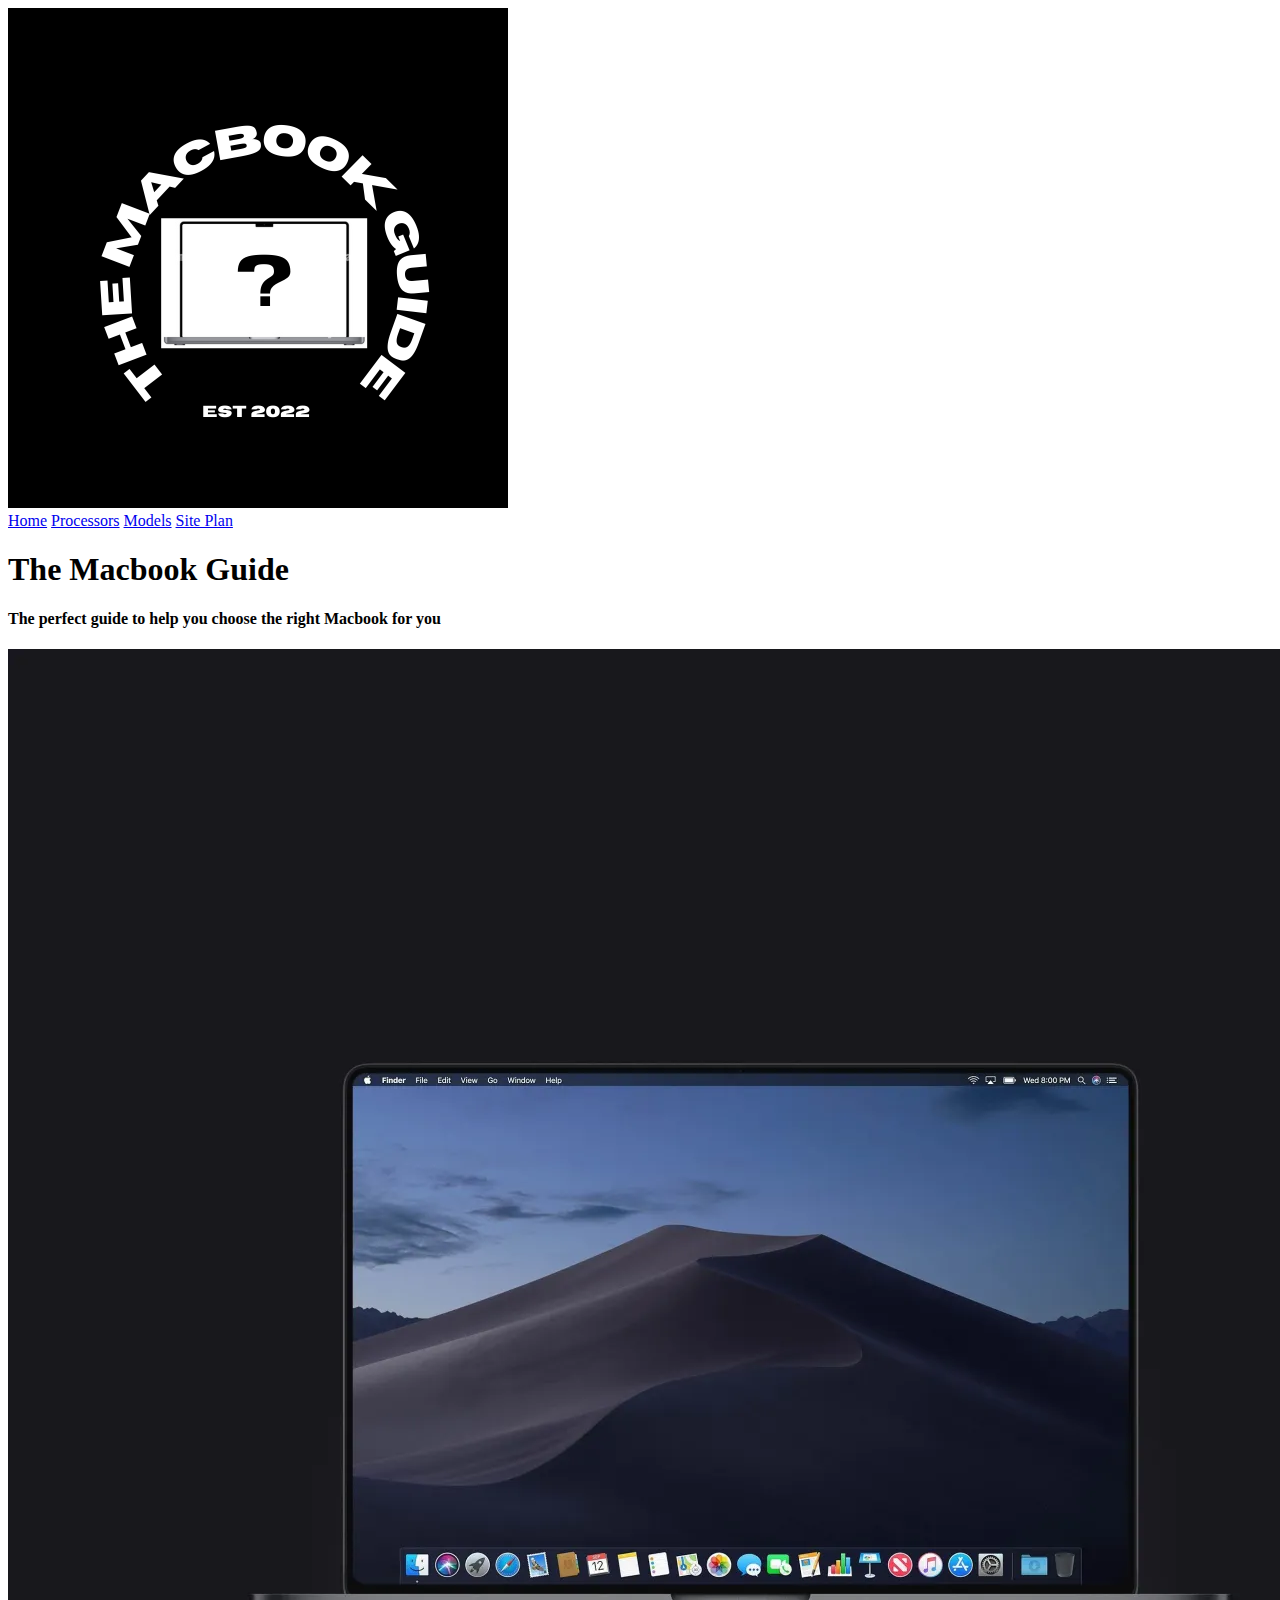
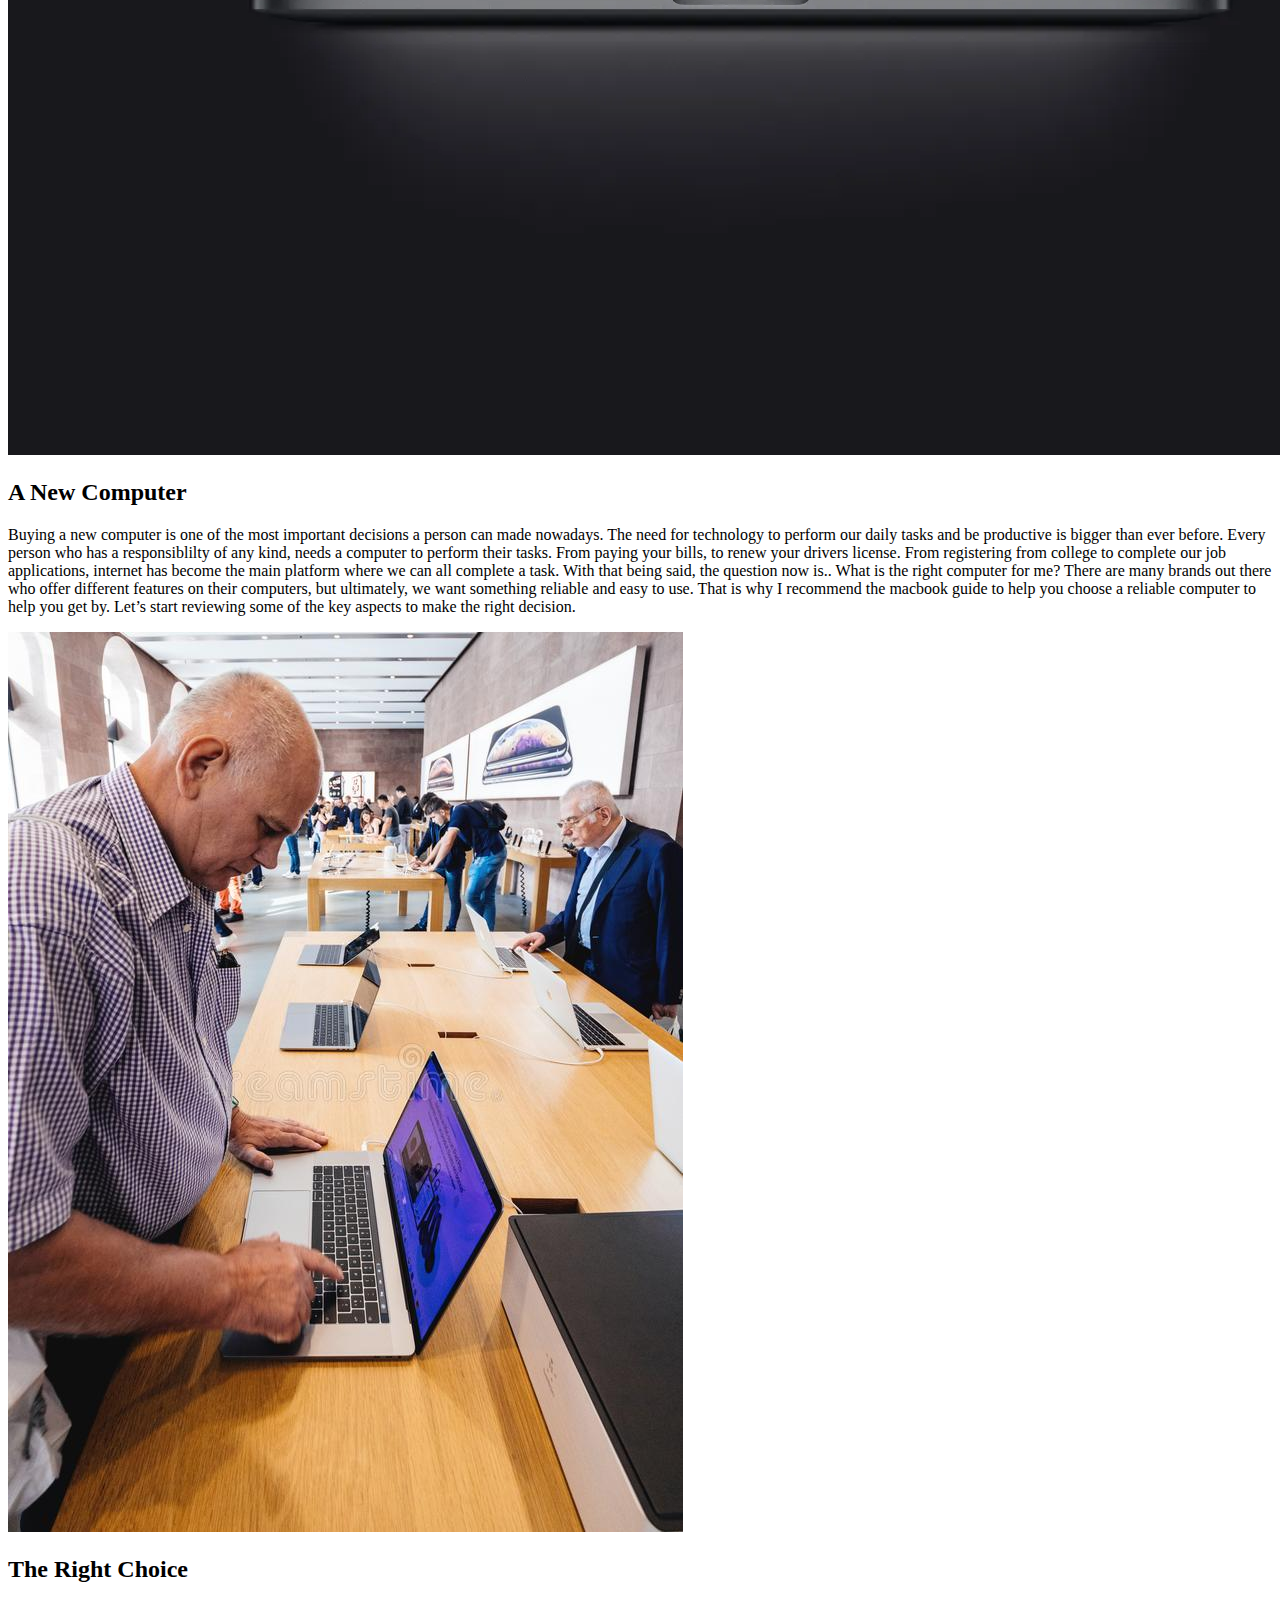
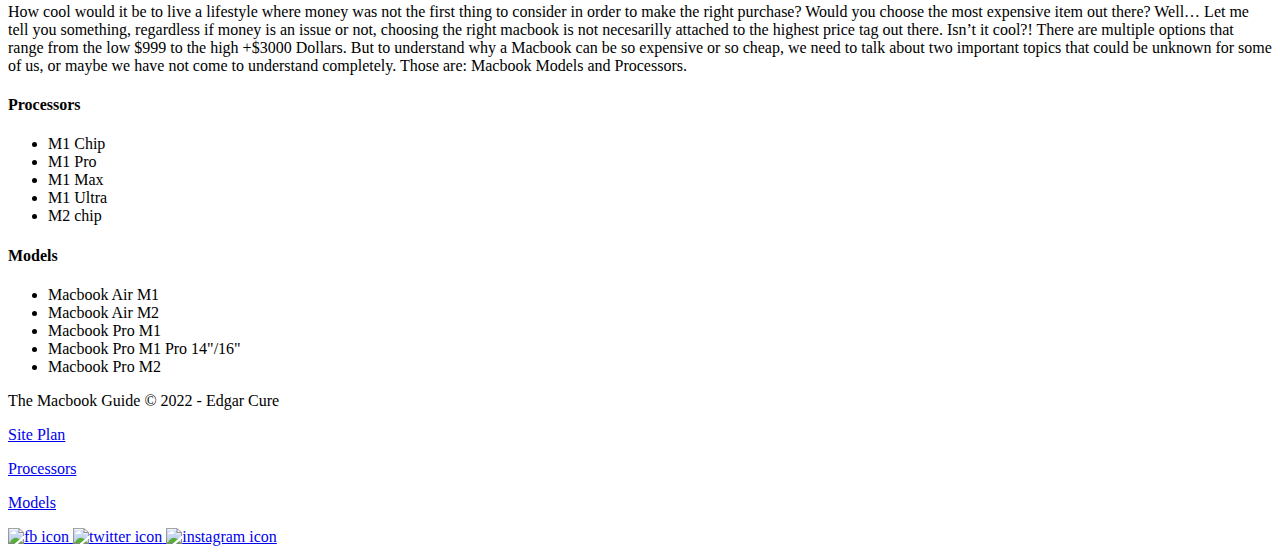
==== macbookguide/index.html @ a6c4f7bc "Added HTML for all pages on the Macbook Guide" ====
<!DOCTYPE html>
<html lang="en">
<head>
    <meta charset="UTF-8">
    <meta http-equiv="X-UA-Compatible" content="IE=edge">
    <meta name="viewport" content="width=device-width, initial-scale=1.0">
    <title>Document</title>
</head>
<body>
    <div id="content">
        <header>
            <a id="logo_link" href="index.html">
                <img class="logo" src="images/personalsitelogo.png" alt="The Macbook Guide Logo">
            </a>
            <nav>
                <a href="index.html">Home</a>
                <a href="processors.html">Processors</a>
                <a href="models.html">Models</a>
                <a href="site-plan.html">Site Plan</a>
            </nav>
            
        </header>
        <div id="hero">
            <section id="hero-msg">
                <h1 class="home-title">The Macbook Guide</h1>
                <h4>The perfect guide to help you choose the right Macbook for you</h4>

            </section>
            <div id="hero-img">
                <img src="images/macbook_banner.webp" alt="Macbooks together">
            </div>

        </div>
        <main class="home-grid">
            <section class="intro">
                <h2 class="intro-title">A New Computer</h2>
                <p>Buying a new computer is one of the most important decisions a person can made nowadays. The need for technology to perform our daily tasks and be productive is bigger than ever before. Every person who has a responsiblilty of any kind, needs a computer to perform their tasks. From paying your bills, to renew your drivers license. From registering from college to complete our job applications, internet has become the main platform where we can all complete a task. With that being said, the question now is.. What is the right computer for me? There are many brands out there who offer different features on their computers, but ultimately, we want something reliable and easy to use. That is why I recommend the macbook guide to help you choose a reliable computer to help you get by. Let’s start reviewing some of the key aspects to make the right decision.</p>

            </section>
            <section class="choice">
                <img class="choice-img" src="images/HomePageBuyMac.jpeg" alt="Person Checking a Macbook">
                <h2>The Right Choice</h2>
                <p>How cool would it be to live a lifestyle where money was not the first thing to consider in order to make the right purchase? Would you choose the most expensive item out there? Well… Let me tell you something, regardless if money is an issue or not, choosing the right macbook is not necesarilly attached to the highest price tag out there. Isn’t it cool?! There are multiple options that range from the low $999 to the high +$3000 Dollars. But to understand why a Macbook can be so expensive or so cheap, we need to talk about two important topics that could be unknown for some of us, or maybe we have not come to understand completely. Those are: Macbook Models and Processors.</p>

            </section>
            <section class="processors-bullet-points">
                <h4>Processors</h4>
                <ul>
                    <li>M1 Chip</li>
                    <li>M1 Pro</li>
                    <li>M1 Max</li>
                    <li>M1 Ultra</li>
                    <li>M2 chip</li>
                </ul>
            </section>
            <section class="models-bullet-points">
                <h4>Models</h4>
                <ul>
                    <li>Macbook Air M1</li>
                    <li>Macbook Air M2</li>
                    <li>Macbook Pro M1</li>
                    <li>Macbook Pro M1 Pro 14"/16"</li>
                    <li>Macbook Pro M2</li>                
                </ul>

            </section>
        </main>
        <footer>
            <p>The Macbook Guide &copy; 2022 - Edgar Cure</p>
            <p><a href="site-plan.html">Site Plan</a></p>
            <p><a href="processors.html">Processors</a></p>
            <p><a href="models.html">Models</a></p>
            <div class="social">
                <a href="https://facebook.com" target="_blank">
                    <img src="images/facebook.png" alt="fb icon">
                </a>
                <a href="https://twitter.com" target="_blank">
                    <img src="images/twitter.png" alt="twitter icon">
                </a>
                <a href="https://instagram.com" target="_blank">
                    <img src="images/instagram.png" alt="instagram icon">
                </a>
            </div>

            
        </footer>

    </div>
    
</body>
</html>
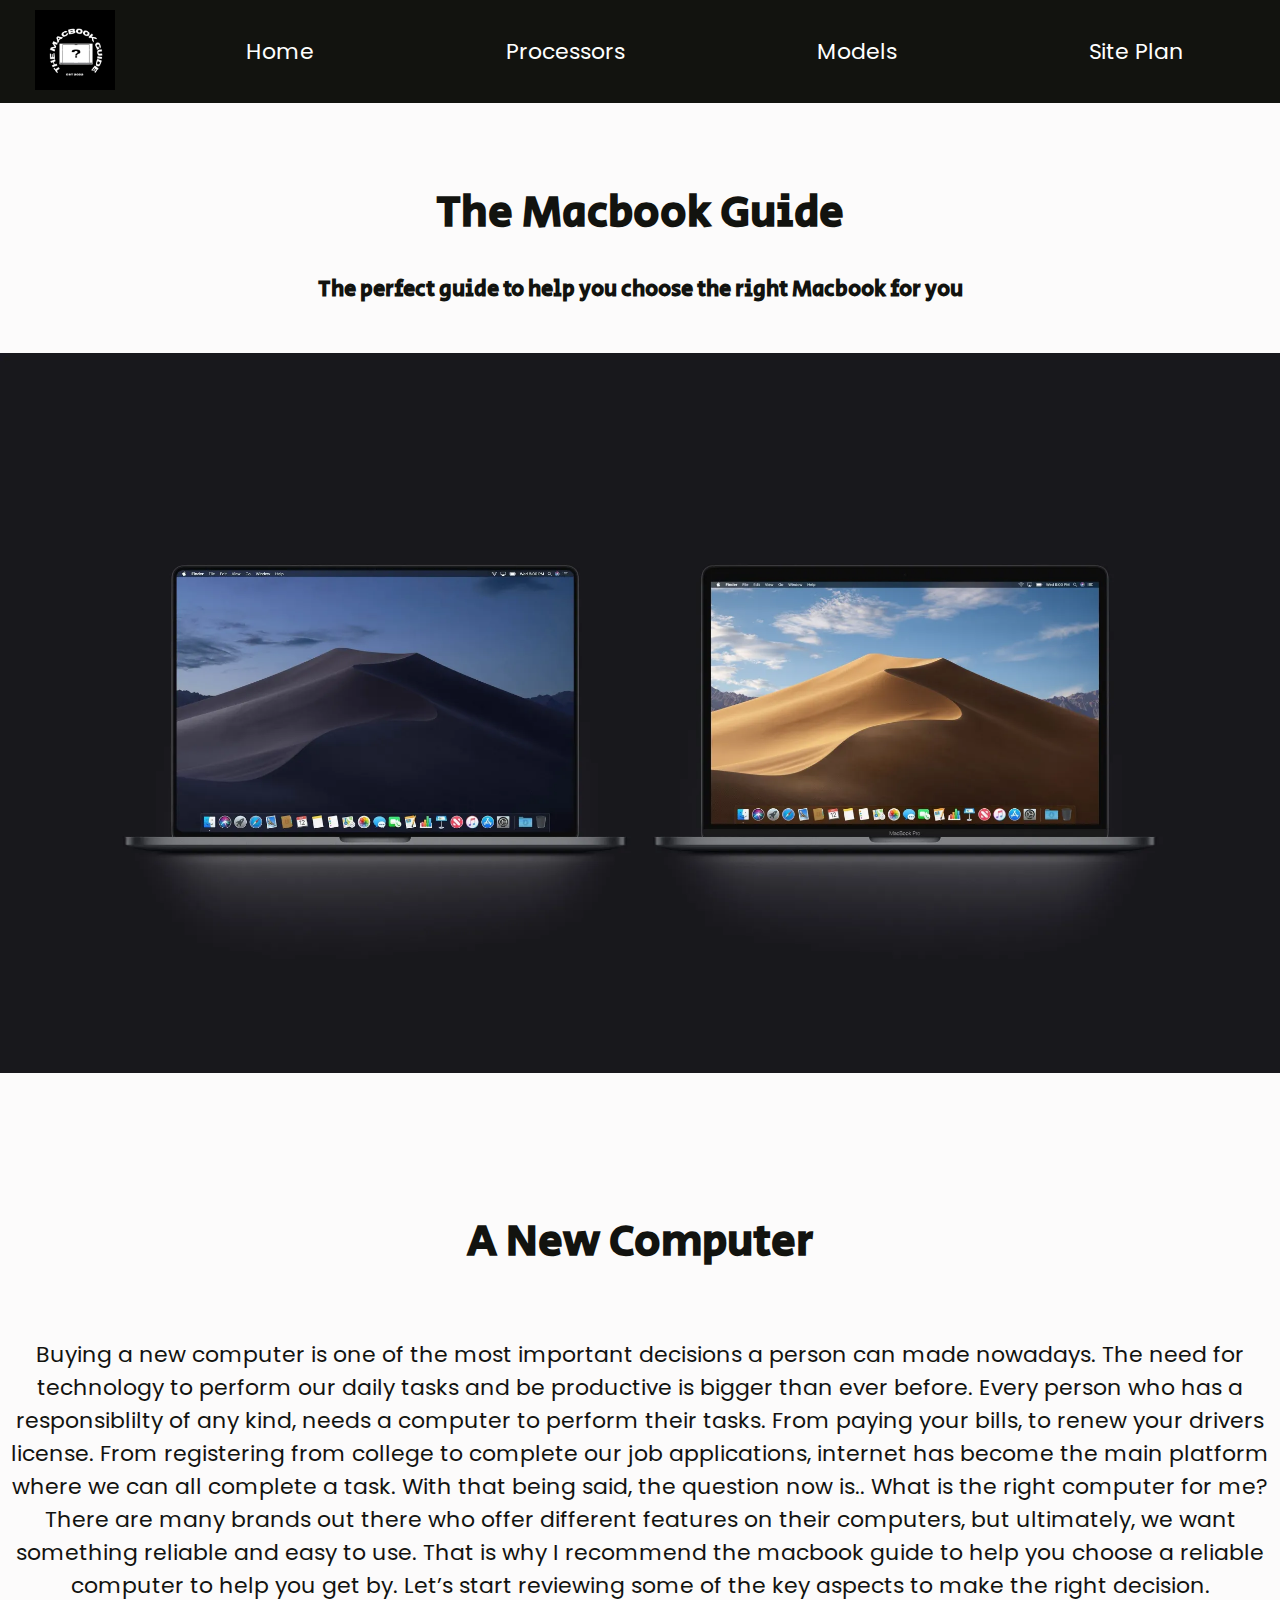
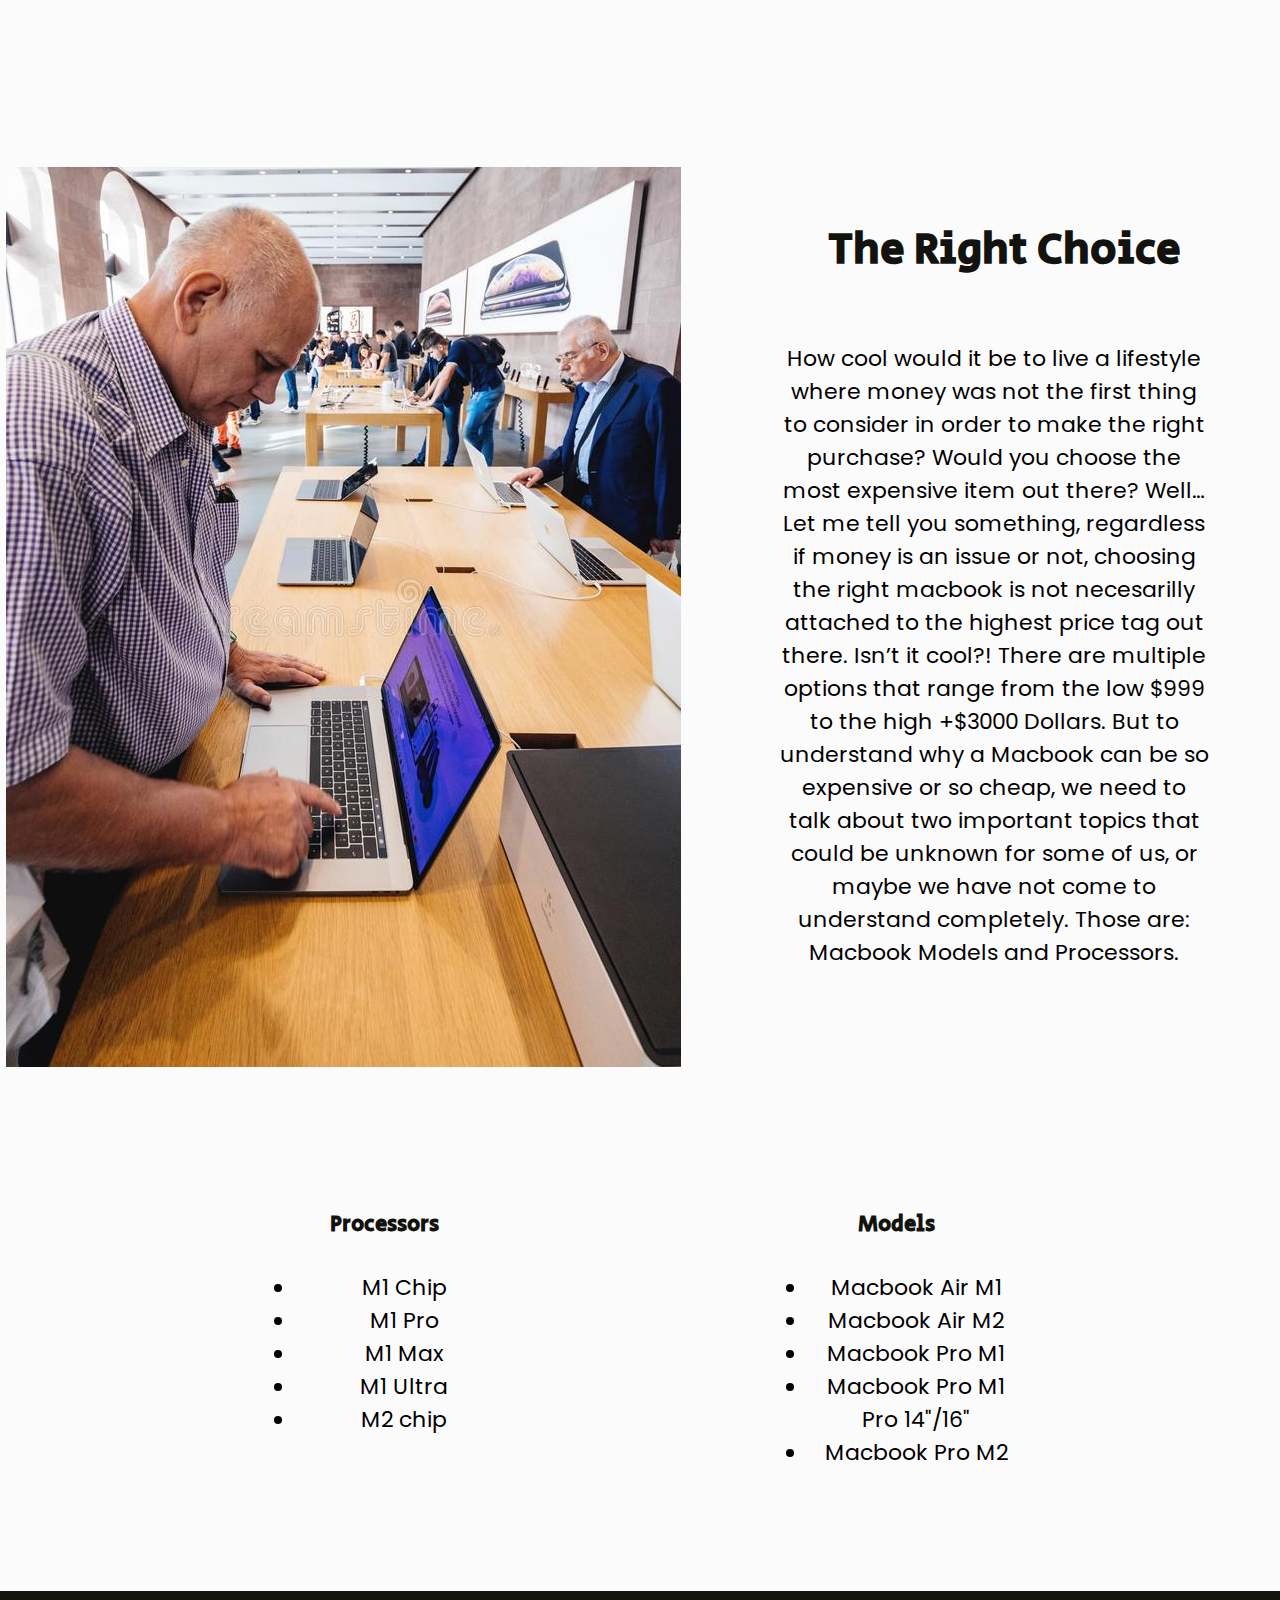
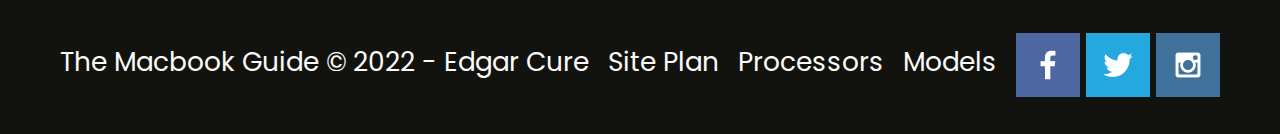
==== commit 03334f5d: "Added CSS to the home page" ====
--- a/macbookguide/index.html
+++ b/macbookguide/index.html
@@ -4,6 +4,7 @@
     <meta charset="UTF-8">
     <meta http-equiv="X-UA-Compatible" content="IE=edge">
     <meta name="viewport" content="width=device-width, initial-scale=1.0">
+    <link rel="stylesheet" href="styles/styles.css">
     <title>Document</title>
 </head>
 <body>
@@ -26,7 +27,7 @@
                 <h4>The perfect guide to help you choose the right Macbook for you</h4>
 
             </section>
-            <div id="hero-img">
+            <div id="hero-img" >
                 <img src="images/macbook_banner.webp" alt="Macbooks together">
             </div>
 
@@ -37,11 +38,13 @@
                 <p>Buying a new computer is one of the most important decisions a person can made nowadays. The need for technology to perform our daily tasks and be productive is bigger than ever before. Every person who has a responsiblilty of any kind, needs a computer to perform their tasks. From paying your bills, to renew your drivers license. From registering from college to complete our job applications, internet has become the main platform where we can all complete a task. With that being said, the question now is.. What is the right computer for me? There are many brands out there who offer different features on their computers, but ultimately, we want something reliable and easy to use. That is why I recommend the macbook guide to help you choose a reliable computer to help you get by. Let’s start reviewing some of the key aspects to make the right decision.</p>
 
             </section>
-            <section class="choice">
-                <img class="choice-img" src="images/HomePageBuyMac.jpeg" alt="Person Checking a Macbook">
+            <section class="choice-img">
+                <img src="images/HomePageBuyMac.jpeg" alt="Person Checking a Macbook">
+                
+            </section>
+            <section class="choice-msg">
                 <h2>The Right Choice</h2>
                 <p>How cool would it be to live a lifestyle where money was not the first thing to consider in order to make the right purchase? Would you choose the most expensive item out there? Well… Let me tell you something, regardless if money is an issue or not, choosing the right macbook is not necesarilly attached to the highest price tag out there. Isn’t it cool?! There are multiple options that range from the low $999 to the high +$3000 Dollars. But to understand why a Macbook can be so expensive or so cheap, we need to talk about two important topics that could be unknown for some of us, or maybe we have not come to understand completely. Those are: Macbook Models and Processors.</p>
-
             </section>
             <section class="processors-bullet-points">
                 <h4>Processors</h4>
--- a/macbookguide/styles/styles.css
+++ b/macbookguide/styles/styles.css
@@ -0,0 +1,214 @@
+@import url('https://fonts.googleapis.com/css2?family=Poppins:wght@200&family=Secular+One&display=swap');
+
+#content {
+    max-width: 1600px;
+    margin: 0 auto;
+}
+
+nav a, #hero-msg h1, #hero-msg h4, main section {
+    text-align: center;
+    
+}
+
+#logo_link {
+    padding-top: 5px;
+    justify-self: center;
+    align-self: center;
+}
+
+body {
+    background-color: #fcfbfb; 
+    font-family: Poppins, Helvetica, sans-serif;
+    margin: 0px;
+    padding: 0px;
+    font-size: 22px;
+}
+
+header {
+    background-color: #12130F;
+    display: grid;
+    grid-template-columns: 150px auto;
+}
+
+nav {
+    display: flex;
+    justify-content: space-around;
+}
+
+nav a {
+    color: white;
+    text-decoration: none;
+    padding: 35px;
+}
+
+nav a:hover {
+    background-color: #FF8360;
+    color: white;
+}
+
+#hero {
+    display: grid;
+    grid-template-columns: 1fr 1fr 1fr 1fr 1fr;
+    grid-template-rows: 200px 2fr;
+    margin-top: 50px;
+
+}
+
+
+
+#hero-msg {
+    grid-column: 2/5;
+    grid-row: 1/2;
+    align-content: center;
+    max-height: 200px;
+}
+
+#hero-msg h4{
+    color: #12130F;
+}
+#hero-img {
+    grid-column: 1/6;
+    grid-row: 2/3;
+}
+#hero-img img {
+    max-width: 100%;
+}
+.home-title {
+    color: #12130F;
+    font-family: Secular One, Arial, sans-serif;
+    font-size: 2em;
+    margin-top: 10px;
+}
+
+h2 {
+    margin: 0;
+}
+
+h4 {
+    color: #023047;
+}
+
+.intro-title {
+    color: #12130F;
+    font-size: 2em;
+    font-family: Secular One, Arial, sans-serif;
+
+}
+
+.intro p {
+    color: #12130F;
+    font-size: 1em;
+    padding-bottom: 15px;
+}
+
+.home-grid {
+    display: grid;
+    grid-template-columns: repeat(5, 1fr);
+    grid-template-rows: repear(5, 1fr);
+}
+
+.intro{
+    margin: 10% auto;
+    grid-column: 1/6;
+    grid-row: 1/2;
+}
+
+.intro h2 {
+    margin-bottom: 5%;
+}
+
+.choice-img {
+    margin-left: -41px;
+    max-width: 100%;
+    max-height: 1000px;
+    grid-column: 1/4;
+    grid-row: 2/3;
+}
+
+.choice-msg {
+    grid-column: 4/6;
+    grid-row: 2/3;
+    padding: 10%;
+}
+
+.choice-msg p {
+    margin: 60px 20px 60px -40px;
+}
+
+.choice-msg h2 {
+    color: #12130F;
+    font-size: 2em;
+    font-family: Secular One, Arial, sans-serif;
+    margin-left: -40px;
+}
+
+.processors-bullet-points {
+    margin-top: 100px;
+    grid-column: 2/3;
+
+}
+
+.models-bullet-points {
+    margin-top: 100px;
+    grid-column: 4/5;
+}
+
+h4 {
+
+    color: #12130F;
+    font-size: 1em;
+    font-family: Secular One, Arial, sans-serif;
+
+}
+
+
+footer {
+    background-color: #12130F;
+    padding: 25px 50px;
+    margin-top: 100px;
+    display: flex;
+    justify-content: space-around;
+    align-items: center;
+}
+
+
+footer a {
+    color: #fcfbfb;
+    text-decoration: none;
+}
+
+footer a:hover {
+    color: #FF8360;
+}
+
+.logo, .icon {
+    width: 80px;
+}
+
+.icon {
+    padding-top: 10px;
+}
+
+
+footer p {
+    font-size: 1.2em;
+    color: #fcfbfb;
+}
+
+footer p a:hover {
+    text-decoration: underline;
+}
+
+footer .social img {
+    padding-top: 15px;
+}
+
+
+
+
+
+
+
+
+
+
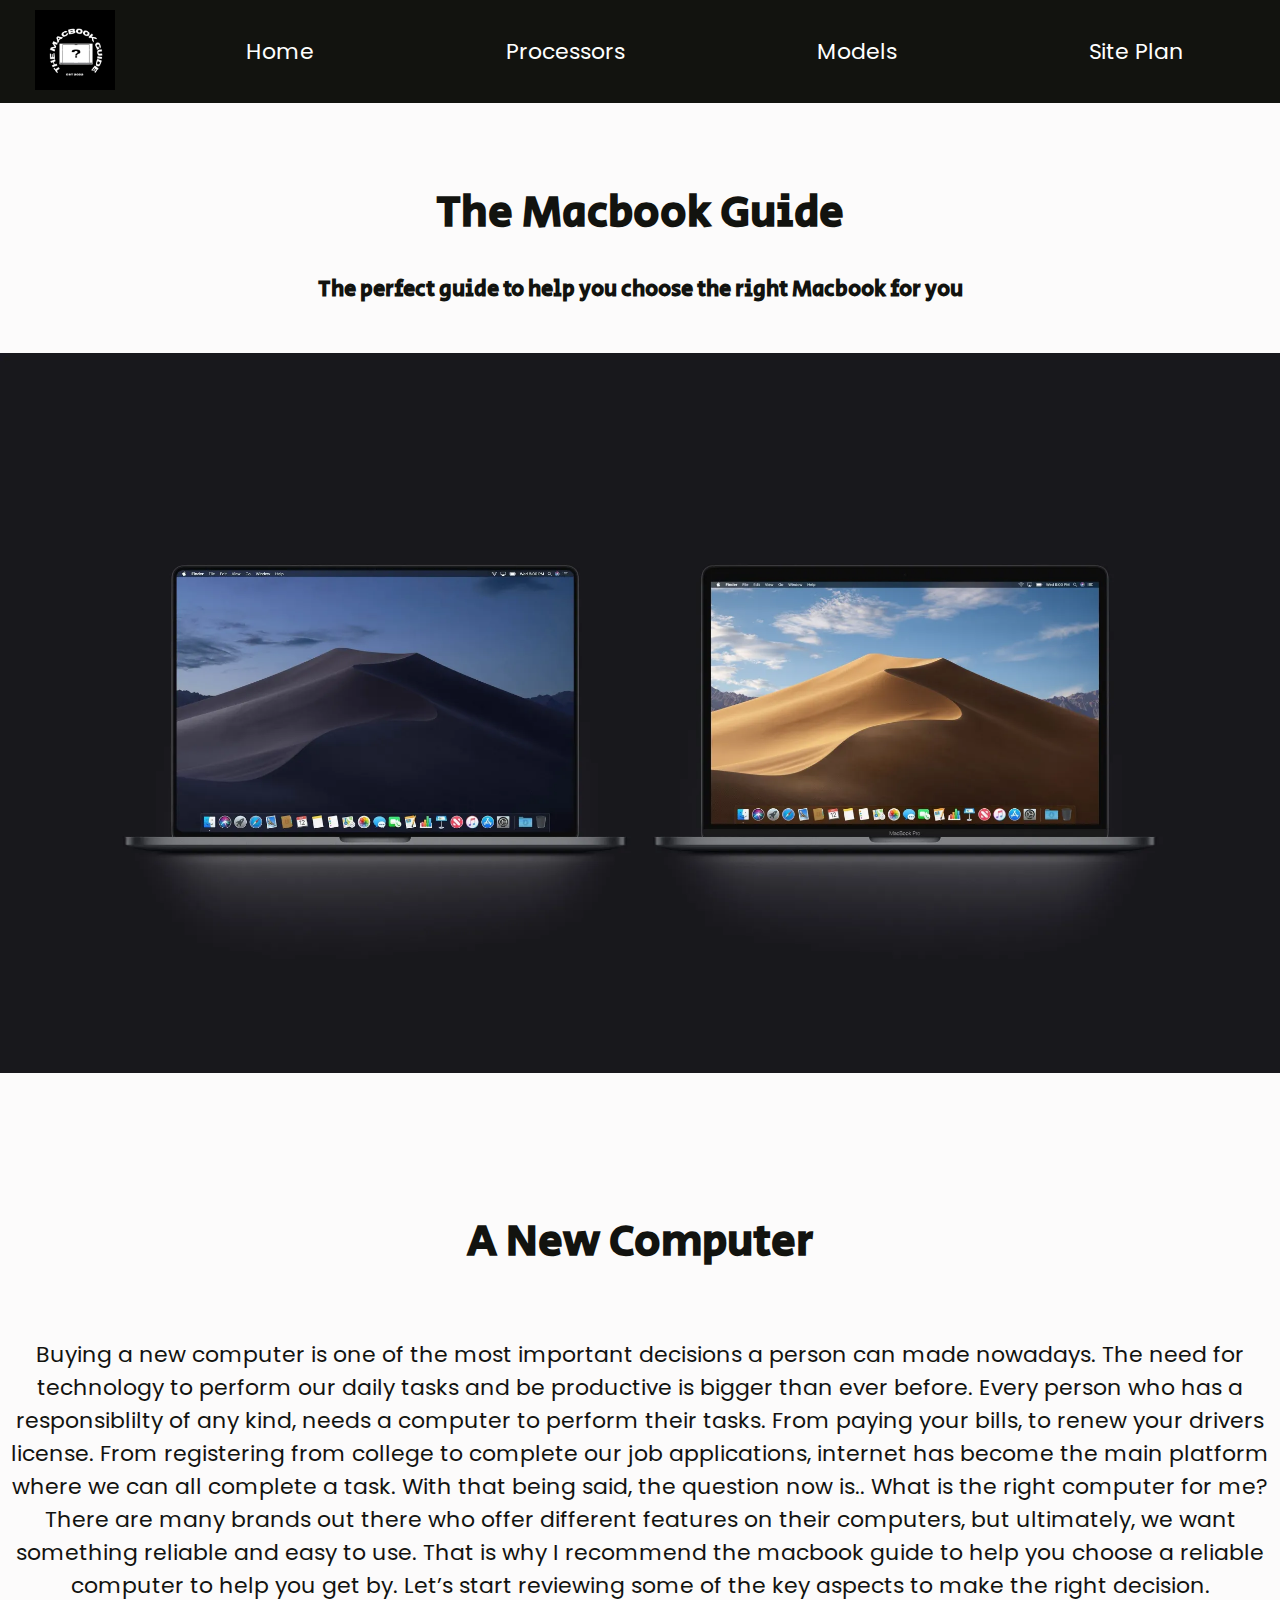
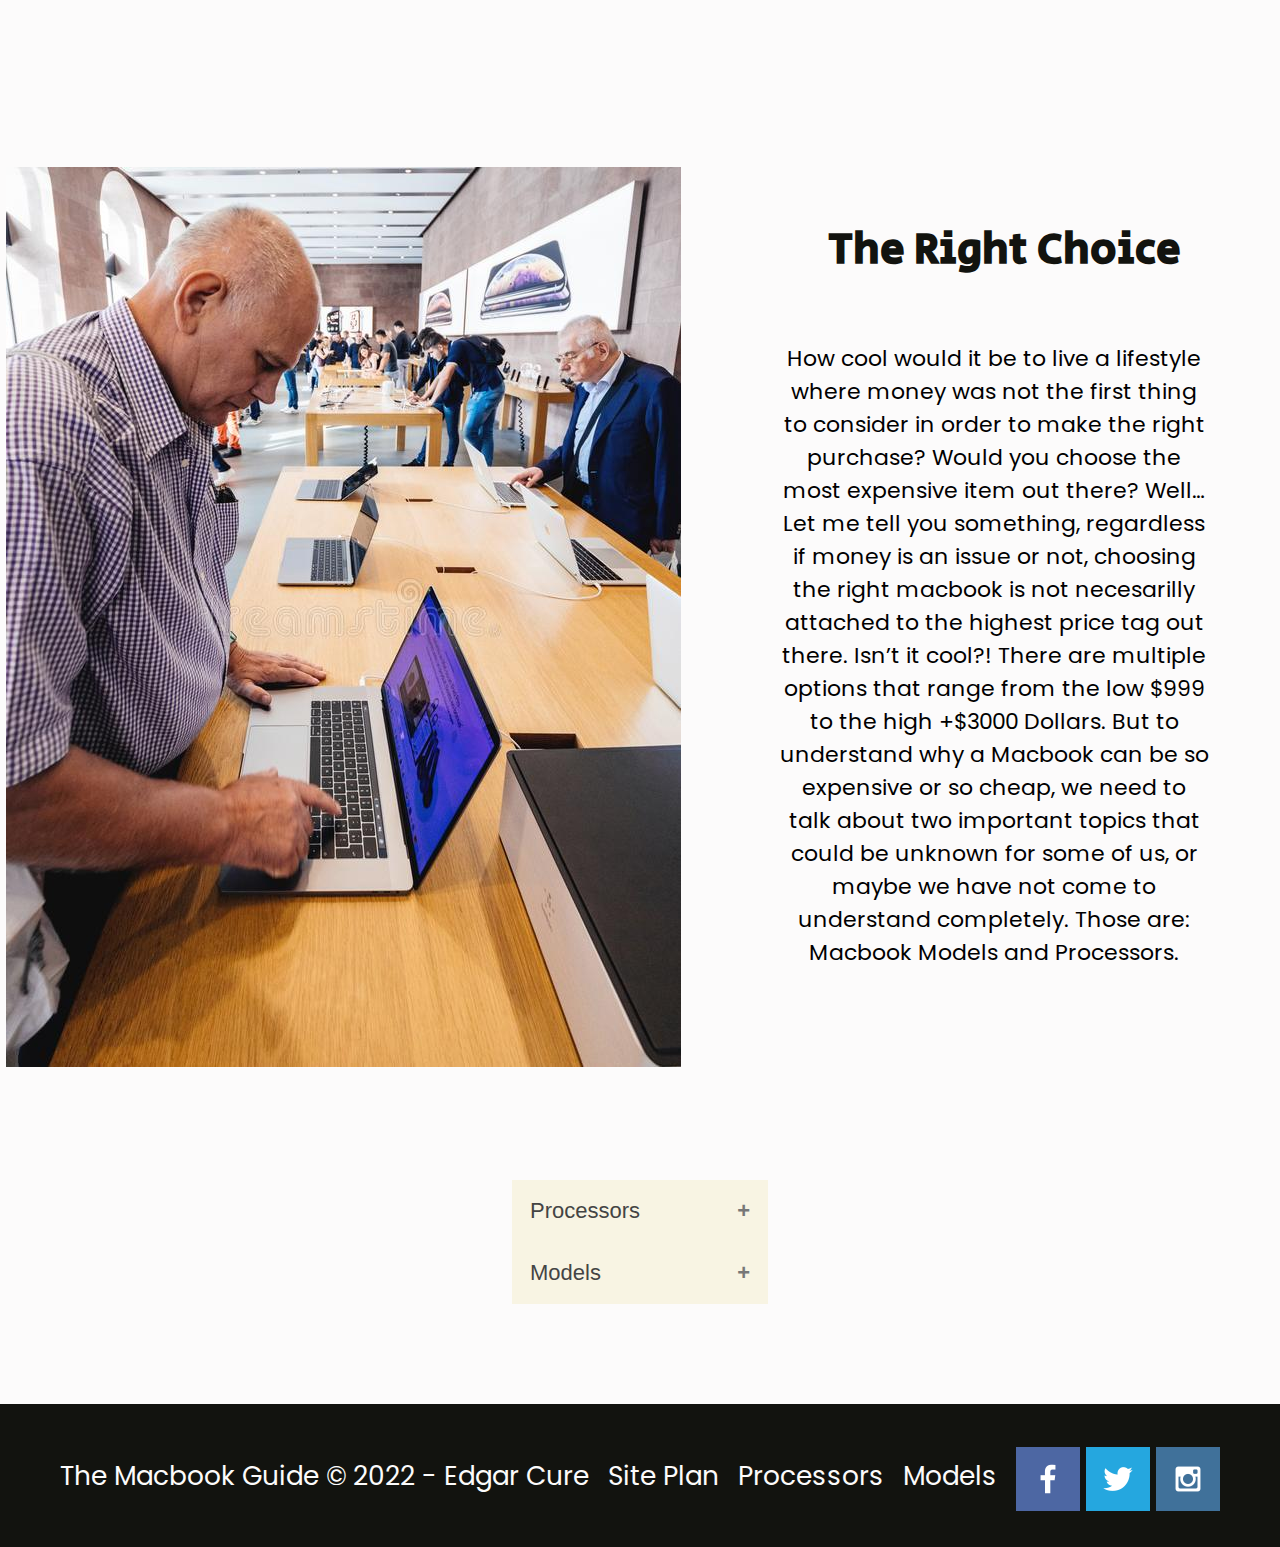
==== commit a0341642: "Added a component to Index page" ====
--- a/macbookguide/index.html
+++ b/macbookguide/index.html
@@ -46,8 +46,10 @@
                 <h2>The Right Choice</h2>
                 <p>How cool would it be to live a lifestyle where money was not the first thing to consider in order to make the right purchase? Would you choose the most expensive item out there? Well… Let me tell you something, regardless if money is an issue or not, choosing the right macbook is not necesarilly attached to the highest price tag out there. Isn’t it cool?! There are multiple options that range from the low $999 to the high +$3000 Dollars. But to understand why a Macbook can be so expensive or so cheap, we need to talk about two important topics that could be unknown for some of us, or maybe we have not come to understand completely. Those are: Macbook Models and Processors.</p>
             </section>
-            <section class="processors-bullet-points">
-                <h4>Processors</h4>
+            <div class="empty"></div>
+
+            <button class="accordion">Processors</button>
+            <div class="panel">
                 <ul>
                     <li>M1 Chip</li>
                     <li>M1 Pro</li>
@@ -55,9 +57,10 @@
                     <li>M1 Ultra</li>
                     <li>M2 chip</li>
                 </ul>
-            </section>
-            <section class="models-bullet-points">
-                <h4>Models</h4>
+            </div>
+
+            <button class="accordion">Models</button>
+            <div class="panel">
                 <ul>
                     <li>Macbook Air M1</li>
                     <li>Macbook Air M2</li>
@@ -65,8 +68,7 @@
                     <li>Macbook Pro M1 Pro 14"/16"</li>
                     <li>Macbook Pro M2</li>                
                 </ul>
-
-            </section>
+            </div>
         </main>
         <footer>
             <p>The Macbook Guide &copy; 2022 - Edgar Cure</p>
@@ -89,6 +91,23 @@
         </footer>
 
     </div>
+    <script>
+        var acc = document.getElementsByClassName("accordion");
+        var i;
+        
+        for (i = 0; i < acc.length; i++) {
+          acc[i].addEventListener("click", function() {
+            this.classList.toggle("active");
+            var panel = this.nextElementSibling;
+            if (panel.style.maxHeight) {
+              panel.style.maxHeight = null;
+            } else {
+              panel.style.maxHeight = panel.scrollHeight + "px";
+            } 
+          });
+        }
+        </script>
+        
     
 </body>
 </html>--- a/macbookguide/styles/styles.css
+++ b/macbookguide/styles/styles.css
@@ -104,7 +104,7 @@
 .home-grid {
     display: grid;
     grid-template-columns: repeat(5, 1fr);
-    grid-template-rows: repear(5, 1fr);
+    
 }
 
 .intro{
@@ -141,6 +141,53 @@
     font-family: Secular One, Arial, sans-serif;
     margin-left: -40px;
 }
+.empty {
+    height: 100px;
+    grid-column: 1/6;
+    
+}
+
+.accordion {
+    background-color: #F8F4E3;
+    color: #444;
+    cursor: pointer;
+    padding: 18px;
+    width: 100%;
+    border: none;
+    text-align: left;
+    outline: none;
+    font-size: 1em;
+    transition: 0.4s;
+    grid-column: 3/4;
+    
+}
+
+.active, .accordion:hover {
+    background-color: #ccc;
+}
+
+.accordion:after {
+    content: '\002B';
+    color: #777;
+    font-weight: bold;
+    float: right;
+    margin-left: 5px;
+}
+
+.active:after {
+    content: "\2212";
+}
+
+.panel {
+    padding: 0 18px;
+    background-color: #fcfbfb;
+    max-height: 0;
+    overflow: hidden;
+    transition: max-height 0.2s ease-out;
+    grid-column: 3/4;
+    
+}
+
 
 .processors-bullet-points {
     margin-top: 100px;
@@ -211,4 +258,3 @@
 
 
 
-
